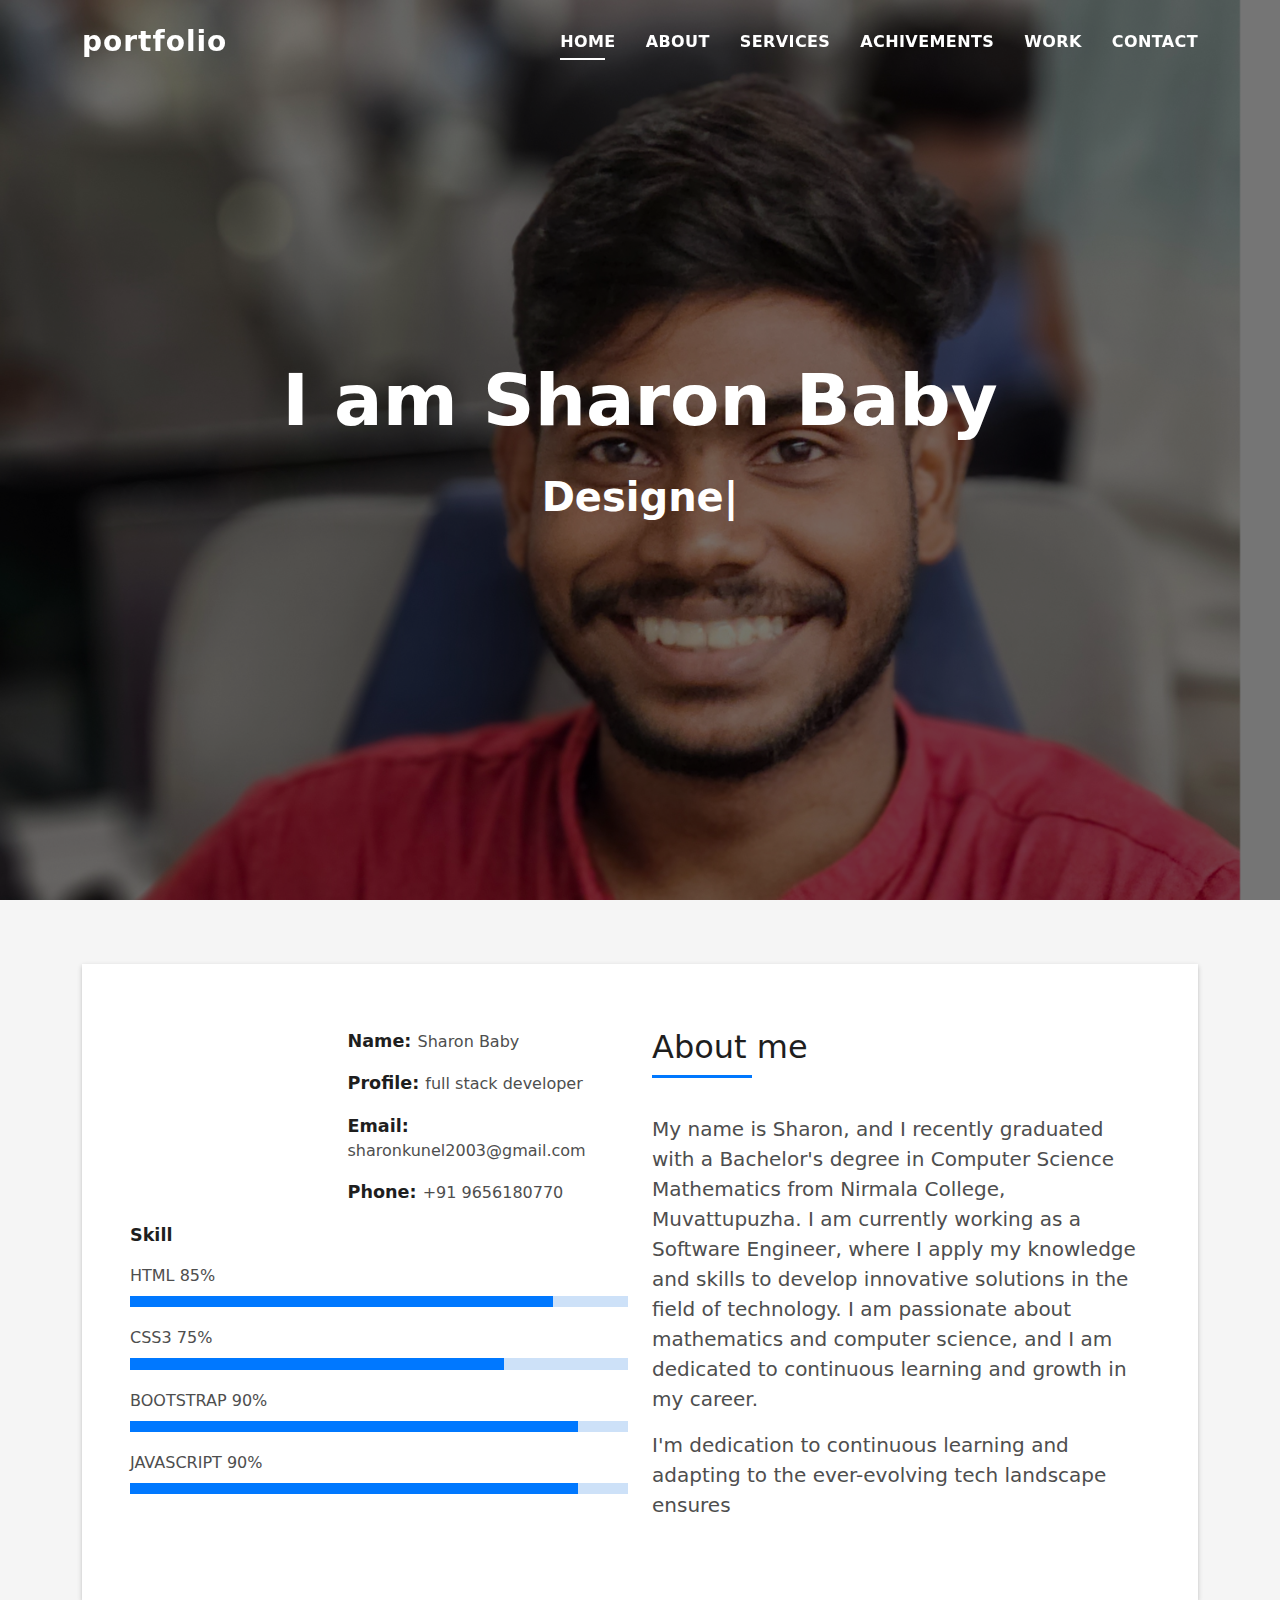
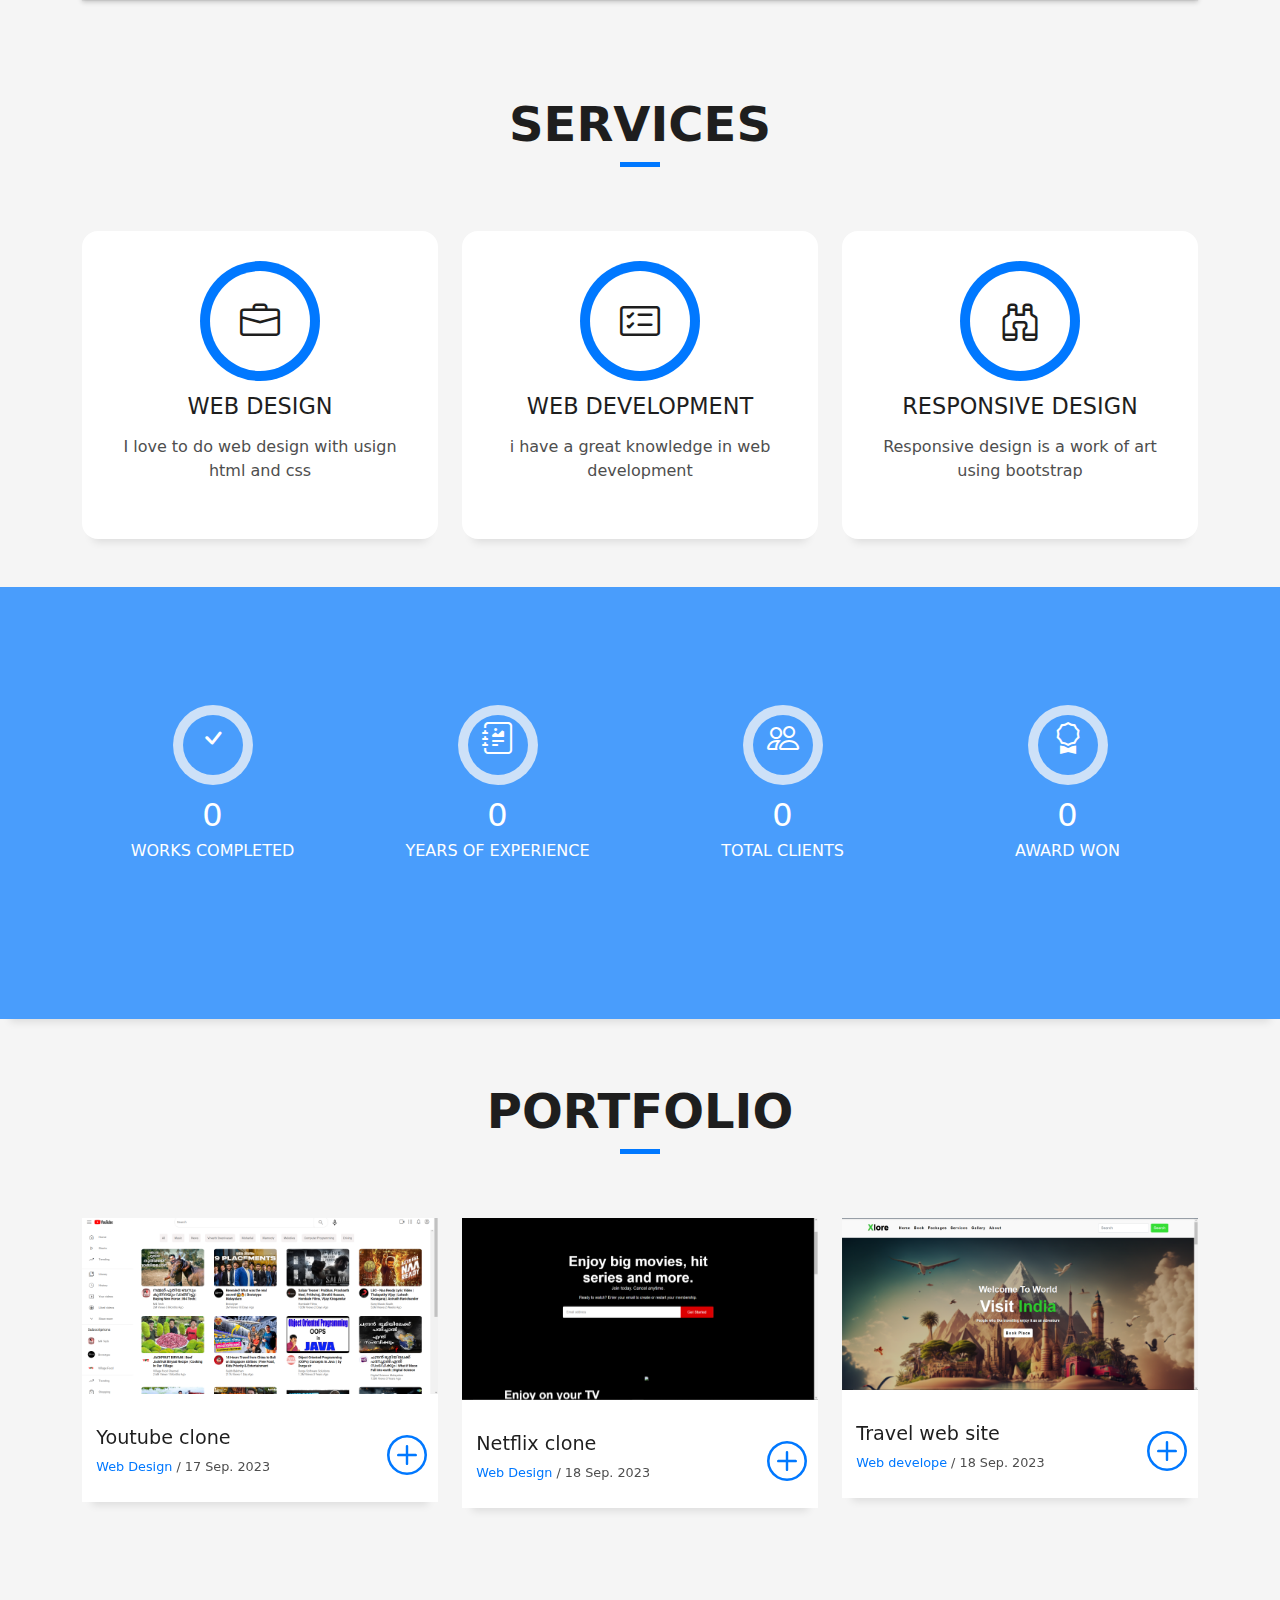
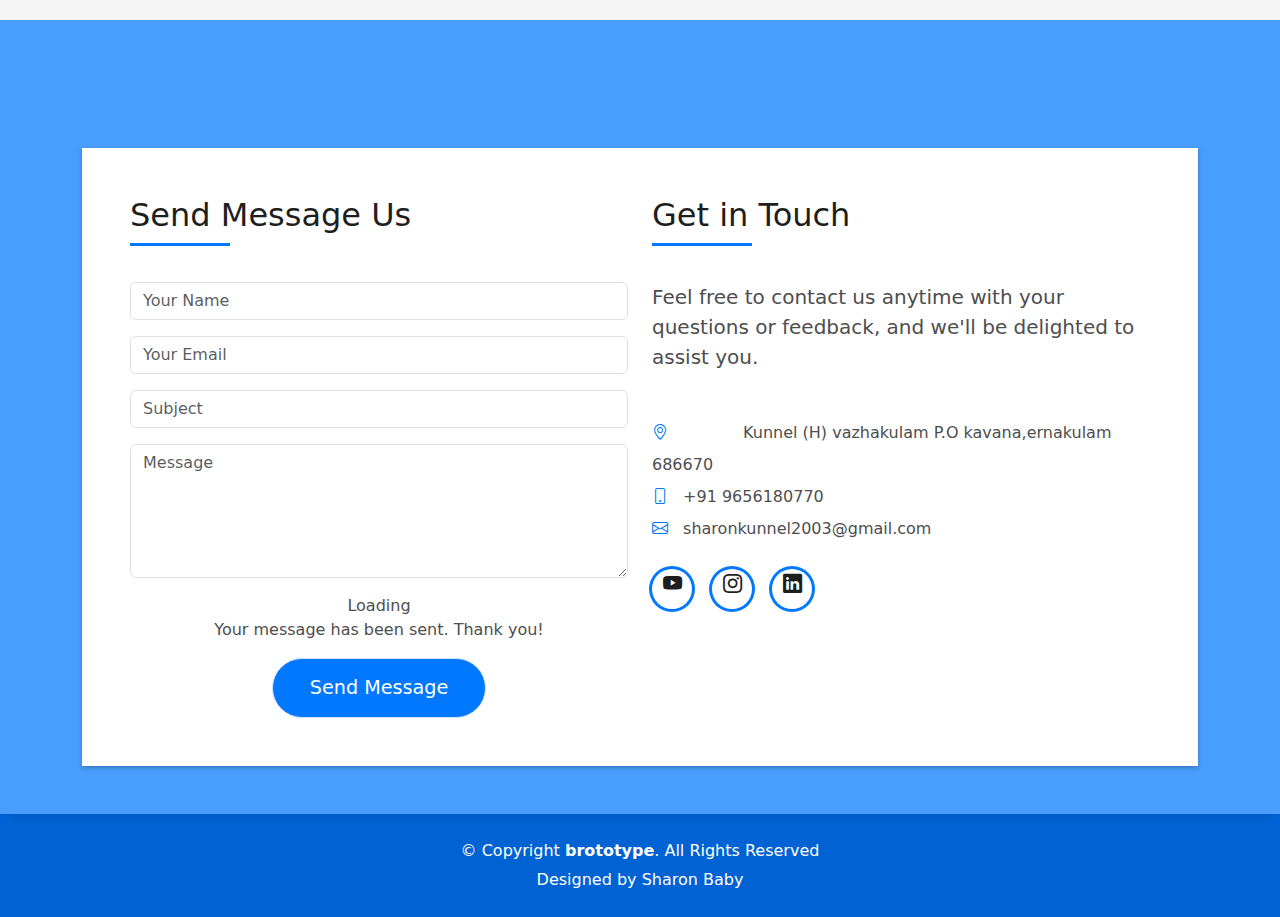
==== index.html @ 548dcddc "Add files via upload" ====
<!DOCTYPE html>
<html lang="en">

<head>
    <meta charset="utf-8">
    <meta content="width=device-width, initial-scale=1.0" name="viewport">

    <title>DevFolio Bootstrap Portfolio Template - Index</title>
    <meta content="" name="description">
    <meta content="" name="keywords">

    <!-- Favicons -->
    <link href="assets/img/favicon.png" rel="icon">
    <link href="assets/img/apple-touch-icon.png" rel="apple-touch-icon">

    <!-- Vendor CSS Files -->
    <link href="assets/vendor/bootstrap/css/bootstrap.min.css" rel="stylesheet">
    <link href="assets/vendor/bootstrap-icons/bootstrap-icons.css" rel="stylesheet">
    <link href="assets/vendor/glightbox/css/glightbox.min.css" rel="stylesheet">
    <link href="assets/vendor/swiper/swiper-bundle.min.css" rel="stylesheet">

    <!-- Template Main CSS File -->
    <link href="assets/css/style.css" rel="stylesheet">

    <!-- =======================================================
  * Template Name: DevFolio
  * Updated: Sep 18 2023 with Bootstrap v5.3.2
  * Template URL: https://bootstrapmade.com/devfolio-bootstrap-portfolio-html-template/
  * Author: BootstrapMade.com
  * License: https://bootstrapmade.com/license/
  ======================================================== -->
</head>

<body>

    <!-- ======= Header ======= -->
    <header id="header" class="fixed-top">
        <div class="container d-flex align-items-center justify-content-between">

            <h1 class="logo"><a href="index.html">portfolio</a></h1>
            <!-- Uncomment below if you prefer to use an image logo -->
            <!-- <a href="index.html" class="logo"><img src="assets/img/logo.png" alt="" class="img-fluid"></a>-->

            <nav id="navbar" class="navbar">
                <ul>
                    <li><a class="nav-link scrollto active" href="#hero">Home</a></li>
                    <li><a class="nav-link scrollto" href="#about">About</a></li>
                    <li><a class="nav-link scrollto" href="#services">Services</a></li>
                    <li><a class="nav-link scrollto " href="#achivements">Achivements</a></li>
                    <li><a class="nav-link scrollto " href="#work">Work</a></li>
                    <li><a class="nav-link scrollto" href="#contact">Contact</a></li>
                </ul>
                <i class="bi bi-list mobile-nav-toggle"></i>
            </nav>
            <!-- .navbar -->

        </div>
    </header>
    <!-- End Header -->

    <!-- ======= Hero Section ======= -->
    <div id="hero" class="hero route bg-image" style="background-image: url(assets/img/pro-pic.jpg)">
        <div class="overlay-itro"></div>
        <div class="hero-content display-table">
            <div class="table-cell">
                <div class="container">
                    <!--<p class="display-6 color-d">Hello, world!</p>-->
                    <h1 class="hero-title mb-4">I am Sharon Baby</h1>
                    <p class="hero-subtitle"><span class="typed" data-typed-items="Designer, Developer"></span></p>
                    <!-- <p class="pt-3"><a class="btn btn-primary btn js-scroll px-4" href="#about" role="button">Learn More</a></p> -->
                </div>
            </div>
        </div>
    </div>
    <!-- End Hero Section -->

    <main id="main">

        <!-- ======= About Section ======= -->
        <section id="about" class="about-mf sect-pt4 route">
            <div class="container">
                <div class="row">
                    <div class="col-sm-12">
                        <div class="box-shadow-full">
                            <div class="row">
                                <div class="col-md-6">
                                    <div class="row">
                                        <div class="col-sm-6 col-md-5">
                                            <div class="about-img">
                                                <img src="assets/img/20230817_104931.jpg" class="img-fluid rounded b-shadow-a" alt="">
                                            </div>
                                        </div>
                                        <div class="col-sm-6 col-md-7">
                                            <div class="about-info">
                                                <p><span class="title-s">Name: </span> <span>Sharon Baby</span></p>
                                                <p><span class="title-s">Profile: </span> <span>full stack developer</span></p>
                                                <p><span class="title-s">Email: </span> <span>sharonkunel2003@gmail.com</span></p>
                                                <p><span class="title-s">Phone: </span> <span>+91 9656180770</span></p>
                                            </div>
                                        </div>
                                    </div>
                                    <div class="skill-mf">
                                        <p class="title-s">Skill</p>
                                        <span>HTML</span> <span class="pull-right">85%</span>
                                        <div class="progress">
                                            <div class="progress-bar" role="progressbar" style="width: 85%;" aria-valuenow="85" aria-valuemin="0" aria-valuemax="100"></div>
                                        </div>
                                        <span>CSS3</span> <span class="pull-right">75%</span>
                                        <div class="progress">
                                            <div class="progress-bar" role="progressbar" style="width: 75%" aria-valuenow="75" aria-valuemin="0" aria-valuemax="100"></div>
                                        </div>
                                        <span>BOOTSTRAP</span> <span class="pull-right">90%</span>
                                        <div class="progress">
                                            <div class="progress-bar" role="progressbar" style="width: 90%" aria-valuenow="50" aria-valuemin="0" aria-valuemax="100"></div>
                                        </div>
                                        <span>JAVASCRIPT</span> <span class="pull-right">90%</span>
                                        <div class="progress">
                                            <div class="progress-bar" role="progressbar" style="width: 90%" aria-valuenow="90" aria-valuemin="0" aria-valuemax="100"></div>
                                        </div>
                                    </div>
                                </div>
                                <div class="col-md-6">
                                    <div class="about-me pt-4 pt-md-0">
                                        <div class="title-box-2">
                                            <h5 class="title-left">
                                                About me
                                            </h5>
                                        </div>
                                        <p class="lead">
                                            My name is Sharon, and I recently graduated with a Bachelor's degree in Computer Science Mathematics from Nirmala College, Muvattupuzha. I am currently working as a Software Engineer, where I apply my knowledge and skills to develop innovative solutions
                                            in the field of technology. I am passionate about mathematics and computer science, and I am dedicated to continuous learning and growth in my career.
                                            <p class="lead">
                                                I'm dedication to continuous learning and adapting to the ever-evolving tech landscape ensures

                                            </p>
                                    </div>
                                </div>
                            </div>
                        </div>
                    </div>
                </div>
            </div>
        </section>
        <!-- End About Section -->

        <!-- ======= Services Section ======= -->
        <section id="services" class="services-mf pt-5 route">
            <div class="container">
                <div class="row">
                    <div class="col-sm-12">
                        <div class="title-box text-center">
                            <h3 class="title-a">
                                Services
                            </h3>
                            <div class="line-mf"></div>
                        </div>
                    </div>
                </div>
                <div class="row">
                    <div class="col-md-4">
                        <div class="service-box">
                            <div class="service-ico">
                                <span class="ico-circle"><i class="bi bi-briefcase"></i></span>
                            </div>
                            <div class="service-content">
                                <h2 class="s-title">Web Design</h2>
                                <p class="s-description text-center">
                                    I love to do web design with usign html and css
                                </p>
                            </div>
                        </div>
                    </div>
                    <div class="col-md-4">
                        <div class="service-box">
                            <div class="service-ico">
                                <span class="ico-circle"><i class="bi bi-card-checklist"></i></span>
                            </div>
                            <div class="service-content">
                                <h2 class="s-title">Web Development</h2>
                                <p class="s-description text-center">
                                    i have a great knowledge in web development
                                </p>
                            </div>
                        </div>
                    </div>
                    <div class="col-md-4">
                        <div class="service-box">
                            <div class="service-ico">
                                <span class="ico-circle"><i class="bi bi-binoculars"></i></span>
                            </div>
                            <div class="service-content">
                                <h2 class="s-title">Responsive Design</h2>
                                <p class="s-description text-center">
                                    Responsive design is a work of art using bootstrap
                                </p>
                            </div>
                        </div>
                    </div>
                </div>
            </div>
        </section>
        <!-- End Services Section -->

        <!-- ======= Counter Section ======= -->
        <div id="achivements" class="section-counter paralax-mf bg-image" style="background-image: url(assets/img/20230817_105141.jpg)">
            <div class="overlay-mf"></div>
            <div class="container position-relative">
                <div class="row">
                    <div class="col-sm-3 col-lg-3">
                        <div class="counter-box counter-box pt-4 pt-md-0">
                            <div class="counter-ico">
                                <span class="ico-circle"><i class="bi bi-check"></i></span>
                            </div>
                            <div class="counter-num">
                                <p data-purecounter-start="0" data-purecounter-end="3" data-purecounter-duration="1" class="counter purecounter"></p>
                                <span class="counter-text">WORKS COMPLETED</span>
                            </div>
                        </div>
                    </div>
                    <div class="col-sm-3 col-lg-3">
                        <div class="counter-box pt-4 pt-md-0">
                            <div class="counter-ico">
                                <span class="ico-circle"><i class="bi bi-journal-richtext"></i></span>
                            </div>
                            <div class="counter-num">
                                <p data-purecounter-start="0" data-purecounter-end="0" data-purecounter-duration="1" class="counter purecounter"></p>
                                <span class="counter-text">YEARS OF EXPERIENCE</span>
                            </div>
                        </div>
                    </div>
                    <div class="col-sm-3 col-lg-3">
                        <div class="counter-box pt-4 pt-md-0">
                            <div class="counter-ico">
                                <span class="ico-circle"><i class="bi bi-people"></i></span>
                            </div>
                            <div class="counter-num">
                                <p data-purecounter-start="0" data-purecounter-end="0" data-purecounter-duration="1" class="counter purecounter"></p>
                                <span class="counter-text">TOTAL CLIENTS</span>
                            </div>
                        </div>
                    </div>
                    <div class="col-sm-3 col-lg-3">
                        <div class="counter-box pt-4 pt-md-0">
                            <div class="counter-ico">
                                <span class="ico-circle"><i class="bi bi-award"></i></span>
                            </div>
                            <div class="counter-num">
                                <p data-purecounter-start="0" data-purecounter-end="0" data-purecounter-duration="1" class="counter purecounter"></p>
                                <span class="counter-text">AWARD WON</span>
                            </div>
                        </div>
                    </div>
                </div>
            </div>
        </div>
        <!-- End Counter Section -->

        <!-- ======= Portfolio Section ======= -->
        <section id="work" class="portfolio-mf sect-pt4 route">
            <div class="container">
                <div class="row">
                    <div class="col-sm-12">
                        <div class="title-box text-center">
                            <h3 class="title-a">
                                Portfolio
                            </h3>

                            <div class="line-mf"></div>
                        </div>
                    </div>
                </div>
                <div class="row">
                    <div class="col-md-4">
                        <div class="work-box">
                            <a href="assets/img/pro2.png" data-gallery="portfolioGallery" class="portfolio-lightbox">
                                <div class="work-img">
                                    <img src="assets/img/pro2.png" alt="" class="img-fluid">
                                </div>
                            </a>
                            <div class="work-content">
                                <div class="row">
                                    <div class="col-sm-8">
                                        <h2 class="w-title">Youtube clone</h2>
                                        <div class="w-more">
                                            <span class="w-ctegory">Web Design</span> / <span class="w-date">17 Sep. 2023</span>
                                        </div>
                                    </div>
                                    <div class="col-sm-4">
                                        <div class="w-like">
                                            <a href="https://sharonbabykunnel.github.io/Youtube-Clone/"> <span class="bi bi-plus-circle"></span></a>
                                        </div>
                                    </div>
                                </div>
                            </div>
                        </div>
                    </div>
                    <div class="col-md-4">
                        <div class="work-box">
                            <a href="assets/img/pro1.png" data-gallery="portfolioGallery" class="portfolio-lightbox">
                                <div class="work-img">
                                    <img src="assets/img/pro1.png" alt="" class="img-fluid">
                                </div>
                            </a>
                            <div class="work-content">
                                <div class="row">
                                    <div class="col-sm-8">
                                        <h2 class="w-title">Netflix clone</h2>
                                        <div class="w-more">
                                            <span class="w-ctegory">Web Design</span> / <span class="w-date">18 Sep. 2023</span>
                                        </div>
                                    </div>
                                    <div class="col-sm-4">
                                        <div class="w-like">
                                            <a href="https://sharonbabykunnel.github.io/netflix_clone/"> <span class="bi bi-plus-circle"></span></a>
                                        </div>
                                    </div>
                                </div>
                            </div>
                        </div>
                    </div>
                    <div class="col-md-4">
                        <div class="work-box">
                            <a href="assets/img/pro3.png" data-gallery="portfolioGallery" class="portfolio-lightbox">
                                <div class="work-img">
                                    <img src="assets/img/pro3.png" alt="" class="img-fluid">
                                </div>
                            </a>
                            <div class="work-content">
                                <div class="row">
                                    <div class="col-sm-8">
                                        <h2 class="w-title">Travel web site</h2>
                                        <div class="w-more">
                                            <span class="w-ctegory">Web develope</span> / <span class="w-date">18 Sep. 2023</span>
                                        </div>
                                    </div>
                                    <div class="col-sm-4">
                                        <div class="w-like">
                                            <a href="https://sharonbabykunnel.github.io/travel/"> <span class="bi bi-plus-circle"></span></a>
                                        </div>
                                    </div>
                                </div>
                            </div>
                        </div>
                    </div>
                </div>
            </div>
        </section>
        <!-- End Portfolio Section -->

        </div>
        <div class="swiper-pagination"></div>
        </div>

        <!-- <div id="testimonial-mf" class="owl-carousel owl-theme">
          
        </div> -->
        </div>
        </div>
        </div>
        </div>
        <!-- End Testimonials Section -->



        <!-- ======= Contact Section ======= -->
        <section id="contact" class="paralax-mf footer-paralax bg-image sect-mt4 route" style="background-image: url(assets/img/overlay-bg.jpg)">
            <div class="overlay-mf"></div>
            <div class="container">
                <div class="row">
                    <div class="col-sm-12">
                        <div class="contact-mf">
                            <div id="contact" class="box-shadow-full">
                                <div class="row">
                                    <div class="col-md-6">
                                        <div class="title-box-2">
                                            <h5 class="title-left">
                                                Send Message Us
                                            </h5>
                                        </div>
                                        <div>
                                            <form action="https://formspree.io/f/xvojbaoy" method="POST">
                                                <div class="row">
                                                    <div class="col-md-12 mb-3">
                                                        <div class="form-group">
                                                            <input type="text" name="name" class="form-control" id="name" placeholder="Your Name" required>
                                                        </div>
                                                    </div>
                                                    <div class="col-md-12 mb-3">
                                                        <div class="form-group">
                                                            <input type="email" class="form-control" name="email" id="email" placeholder="Your Email" required>
                                                        </div>
                                                    </div>
                                                    <div class="col-md-12 mb-3">
                                                        <div class="form-group">
                                                            <input type="text" class="form-control" name="subject" id="subject" placeholder="Subject" required>
                                                        </div>
                                                    </div>
                                                    <div class="col-md-12">
                                                        <div class="form-group">
                                                            <textarea class="form-control" name="message" rows="5" placeholder="Message" required></textarea>
                                                        </div>
                                                    </div>
                                                    <div class="col-md-12 text-center my-3">
                                                        <div class="loading">Loading</div>
                                                        <div class="error-message"></div>
                                                        <div class="sent-message">Your message has been sent. Thank you!</div>
                                                    </div>
                                                    <div class="col-md-12 text-center">
                                                        <button type="submit" class="button button-a button-big button-rouded">Send Message</button>
                                                    </div>
                                                </div>
                                            </form>
                                        </div>
                                    </div>
                                    <div class="col-md-6">
                                        <div class="title-box-2 pt-4 pt-md-0">
                                            <h5 class="title-left">
                                                Get in Touch
                                            </h5>
                                        </div>
                                        <div class="more-info">
                                            <p class="lead">
                                                Feel free to contact us anytime with your questions or feedback, and we'll be delighted to assist you.
                                            </p>
                                            <ul class="list-ico">
                                                <li><span class="bi bi-geo-alt"></span><iframe src="https://www.google.com/maps/embed?pb=!1m18!1m12!1m3!1d7974.16931943378!2d76.32629779255623!3d9.940418983687223!2m3!1f0!2f0!3f0!3m2!1i1024!2i768!4f13.1!3m3!1m2!1s0x3b0873e8b17e4e1f%3A0x631726fd9022096b!2sBrototype%20Kochi!5e0!3m2!1sen!2sin!4v1695558856958!5m2!1sen!2sin"
                                                        width="60" height="50" style="border:0;" allowfullscreen="" loading="lazy" referrerpolicy="no-referrer-when-downgrade"></iframe> Kunnel (H) vazhakulam P.O kavana,ernakulam 686670
                                                </li>
                                                <li><span class="bi bi-phone"></span> +91 9656180770</li>
                                                <li><span class="bi bi-envelope"></span> sharonkunnel2003@gmail.com</li>
                                            </ul>
                                        </div>
                                        <div class="socials">
                                            <ul>
                                                <li>
                                                    <a href="https://youtube.com/@sharonbaby3229?feature=shared"><span class="ico-circle"><i class="bi bi-youtube"></i></span></a></li>
                                                <li><a href="https://instagram.com/shar_on_bab_sicaz?igshid=OGQ5ZDc2ODk2ZA=="><span class="ico-circle"><i class="bi bi-instagram"></i></span></a></li>
                                                <li><a href="https://www.linkedin.com/in/sharon-baby-57b96b276/"><span class="ico-circle"><i class="bi bi-linkedin"></i></span></a></li>
                                            </ul>
                                        </div>
                                    </div>
                                </div>
                            </div>
                        </div>
                    </div>
                </div>
            </div>
        </section>
        <!-- End Contact Section -->

    </main>
    <!-- End #main -->

    <!-- ======= Footer ======= -->
    <footer>
        <div class="container">
            <div class="row">
                <div class="col-sm-12">
                    <div class="copyright-box">
                        <p class="copyright">&copy; Copyright <strong>brototype</strong>. All Rights Reserved</p>
                        <div class="credits">
                            <!--
              All the links in the footer should remain intact.
              You can delete the links only if you purchased the pro version.
              Licensing information: https://bootstrapmade.com/license/
              Purchase the pro version with working PHP/AJAX contact form: https://bootstrapmade.com/buy/?theme=DevFolio
            -->
                            Designed by <a href="https://bootstrapmade.com/">Sharon Baby</a>
                        </div>
                    </div>
                </div>
            </div>
        </div>
    </footer>
    <!-- End  Footer -->

    <div id="preloader"></div>
    <a href="#" class="back-to-top d-flex align-items-center justify-content-center"><i class="bi bi-arrow-up-short"></i></a>

    <!-- Vendor JS Files -->
    <script src="assets/vendor/purecounter/purecounter_vanilla.js"></script>
    <script src="assets/vendor/bootstrap/js/bootstrap.bundle.min.js"></script>
    <script src="assets/vendor/glightbox/js/glightbox.min.js"></script>
    <script src="assets/vendor/swiper/swiper-bundle.min.js"></script>
    <script src="assets/vendor/typed.js/typed.umd.js"></script>
    <script src="assets/vendor/php-email-form/validate.js"></script>

    <!-- Template Main JS File -->
    <script src="assets/js/main.js"></script>

</body>

</html>
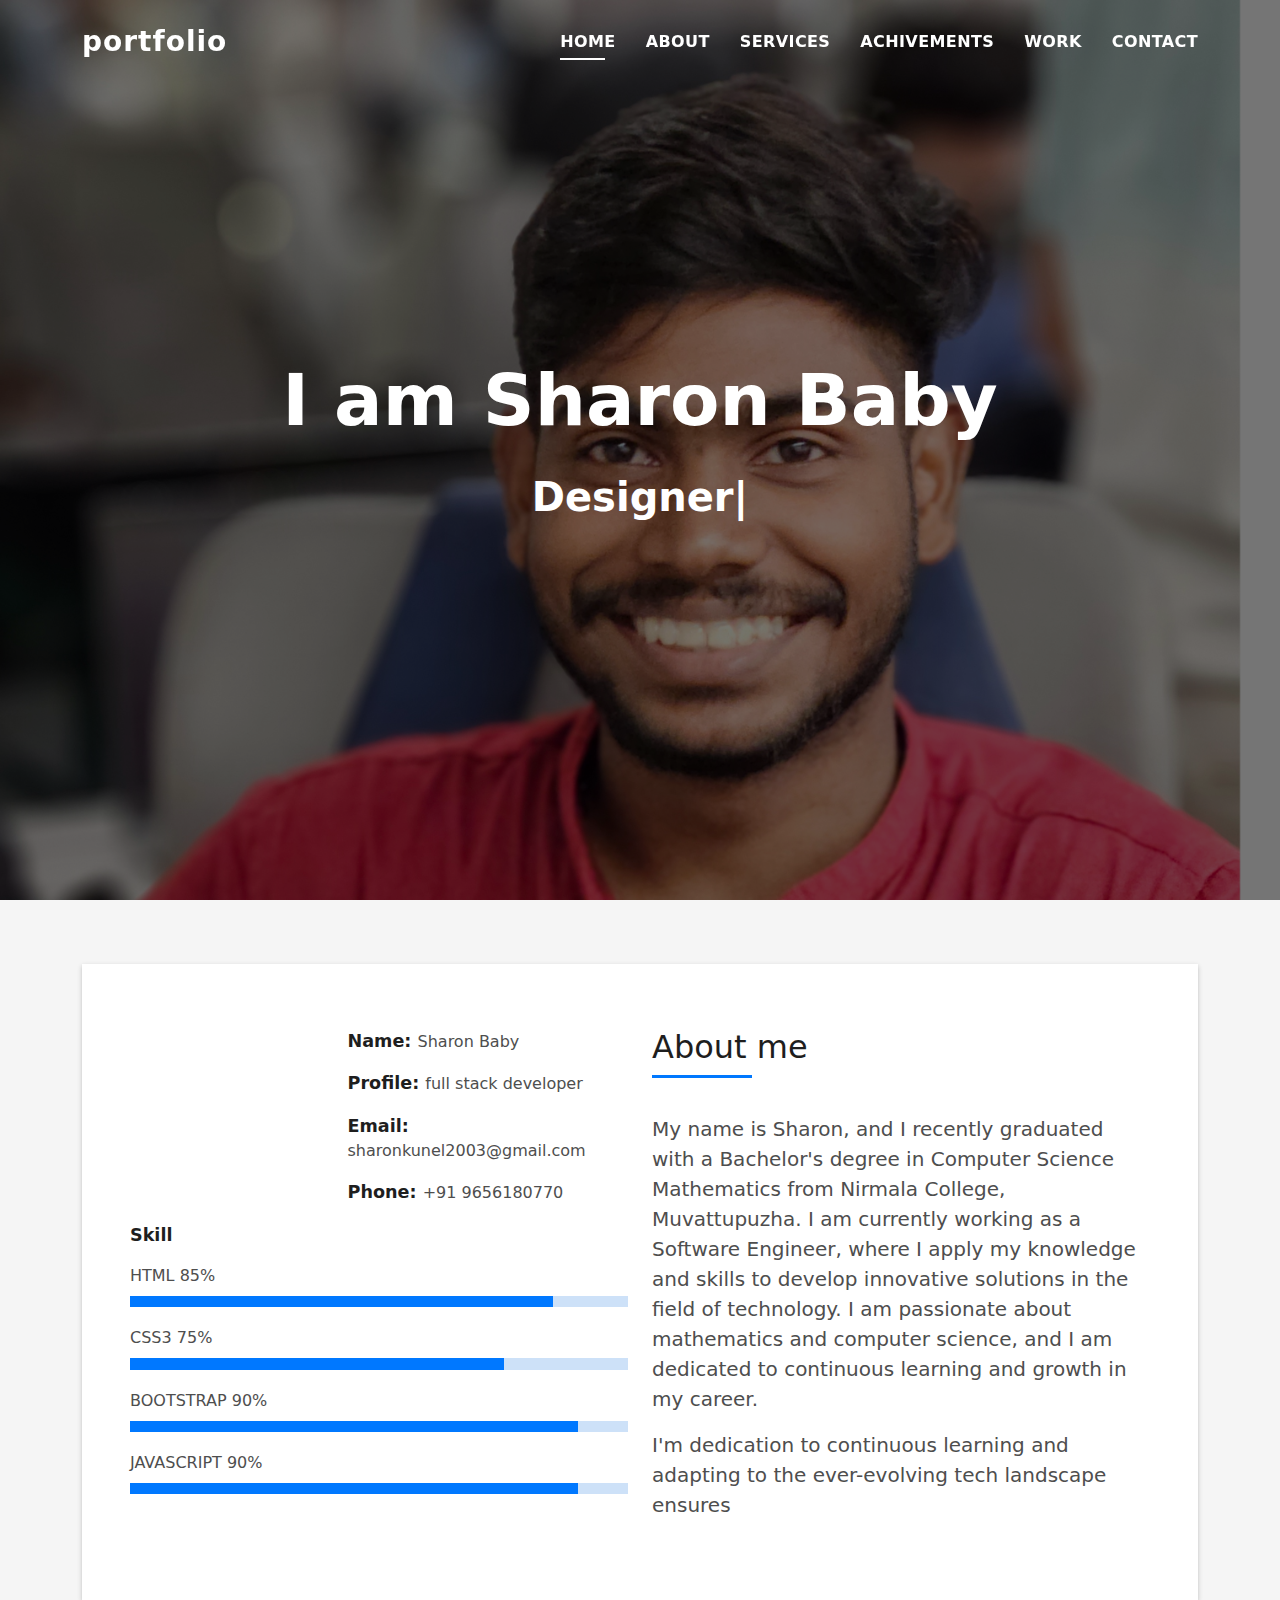
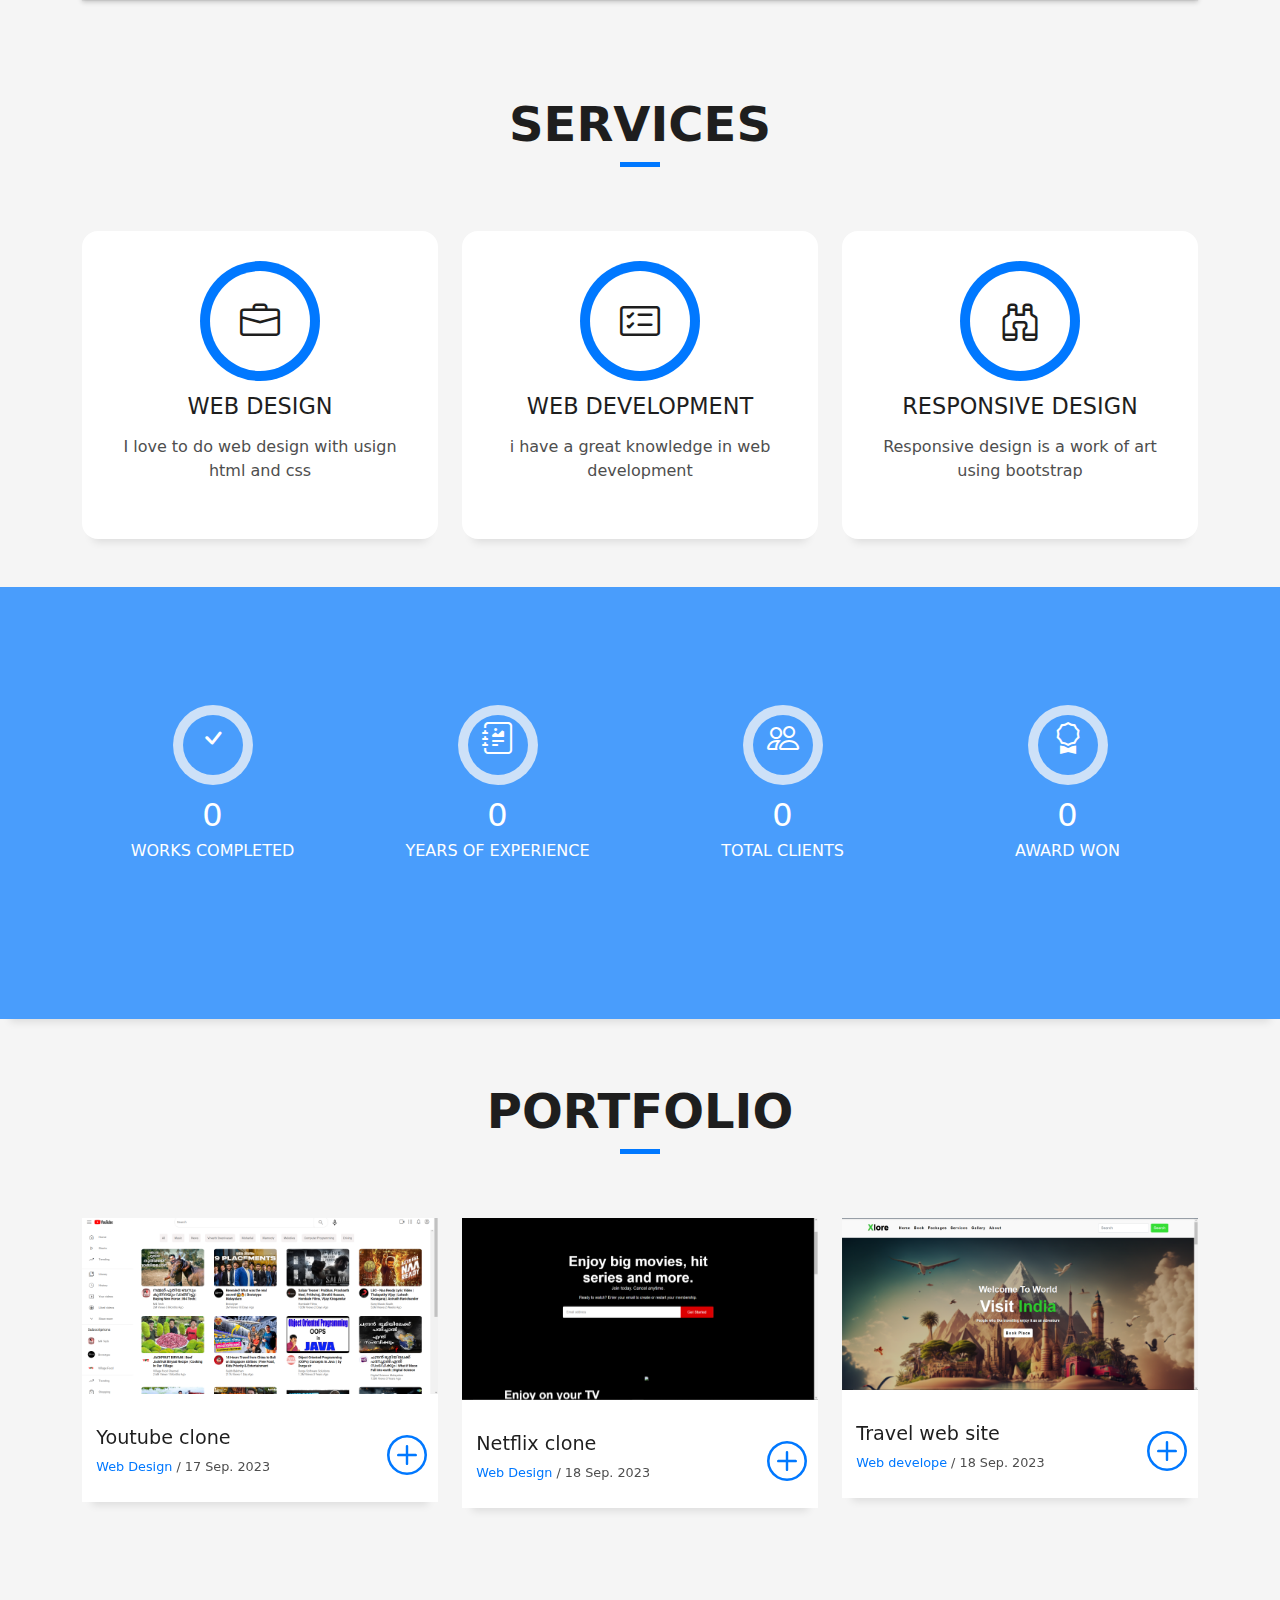
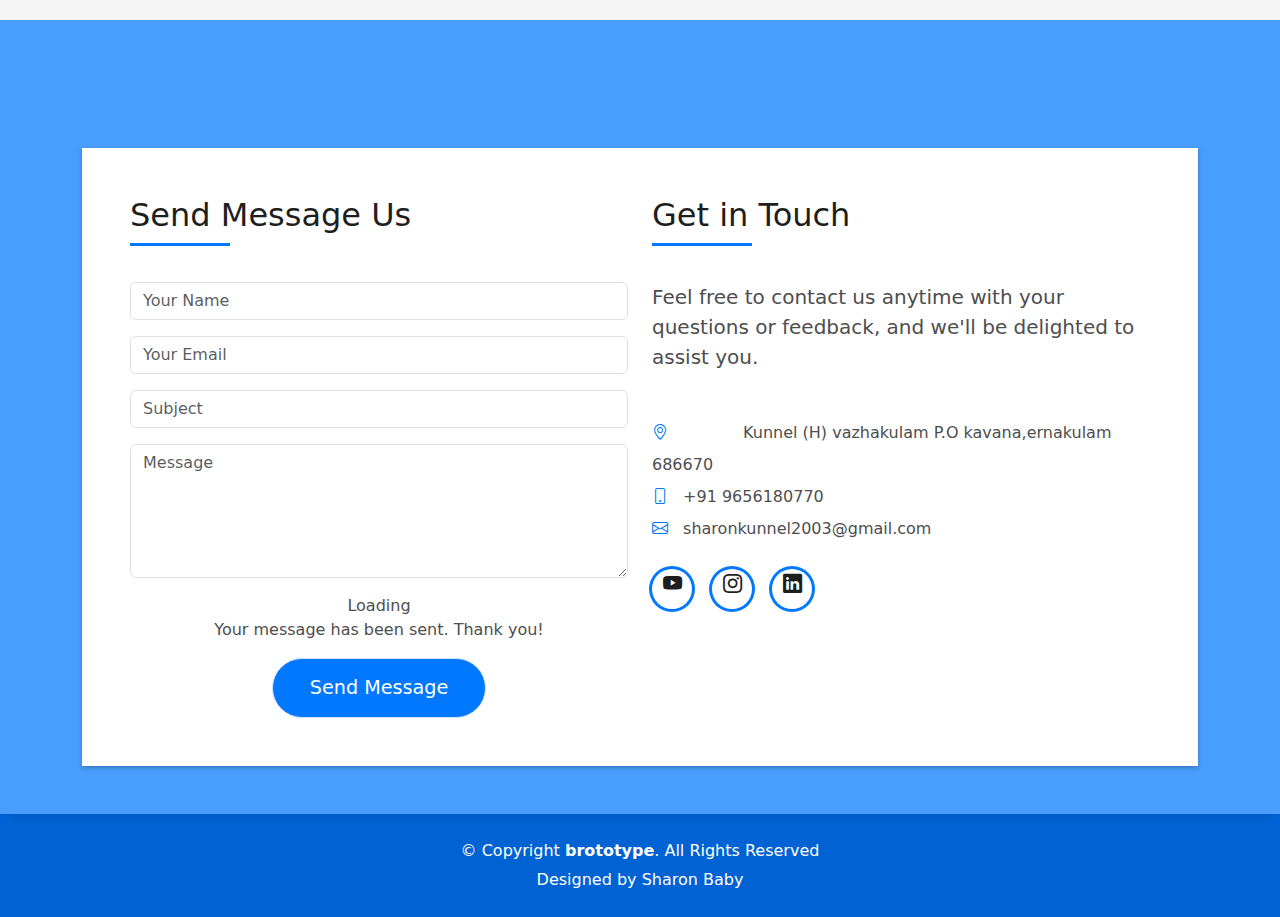
==== commit 913460df: "Update index.html" ====
--- a/index.html
+++ b/index.html
@@ -378,7 +378,7 @@
                                             </h5>
                                         </div>
                                         <div>
-                                            <form action="https://formspree.io/f/xvojbaoy" method="POST">
+                                            <form  method="POST">
                                                 <div class="row">
                                                     <div class="col-md-12 mb-3">
                                                         <div class="form-group">
@@ -406,7 +406,7 @@
                                                         <div class="sent-message">Your message has been sent. Thank you!</div>
                                                     </div>
                                                     <div class="col-md-12 text-center">
-                                                        <button type="submit" class="button button-a button-big button-rouded">Send Message</button>
+                                                        <button onclick="clicked()" type="submit" class="button button-a button-big button-rouded">Send Message</button>
                                                     </div>
                                                 </div>
                                             </form>
@@ -487,7 +487,8 @@
 
     <!-- Template Main JS File -->
     <script src="assets/js/main.js"></script>
+    <script src="form.js"></script>
 
 </body>
 
-</html>+</html>
